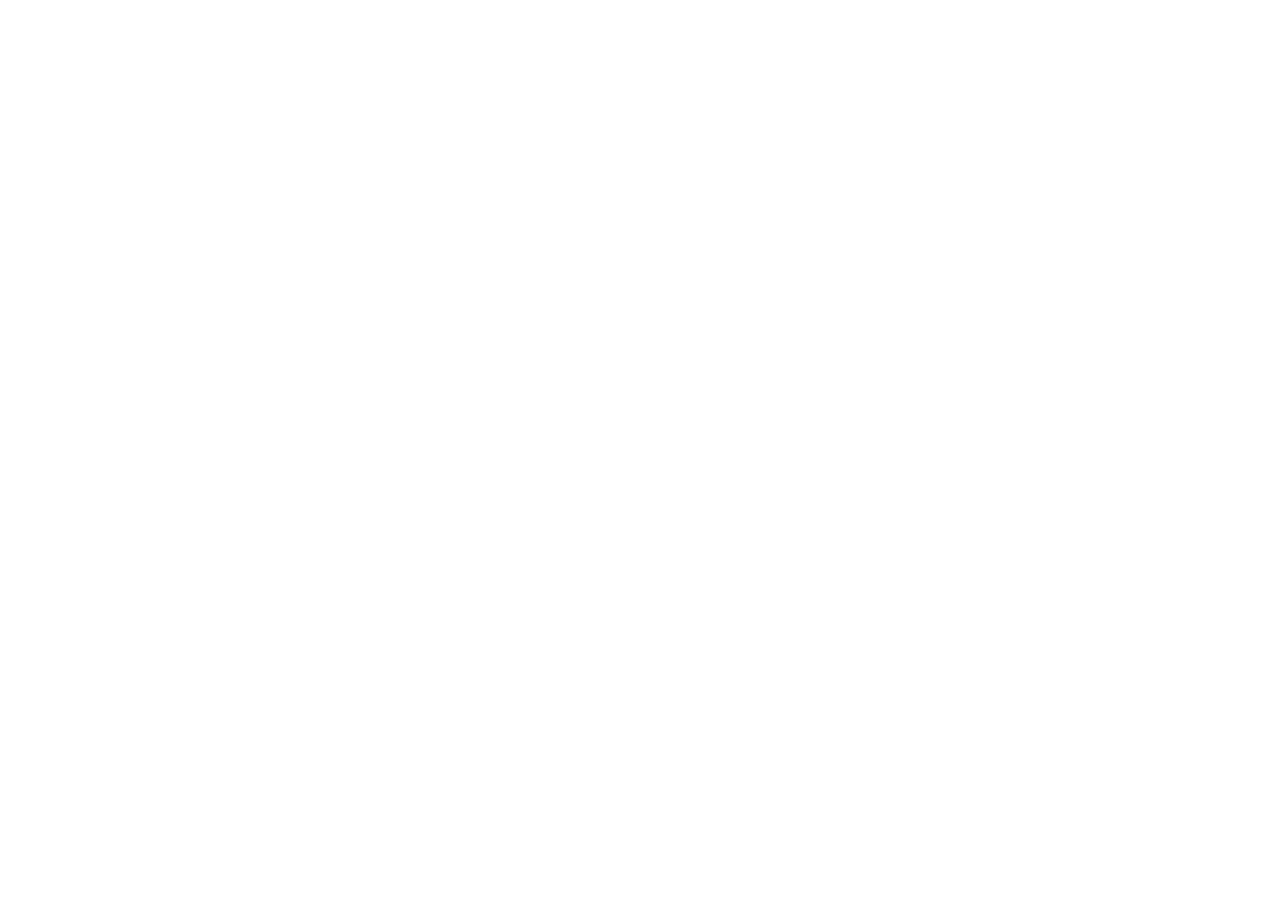
==== admin/index.html @ 50c7c3f6 "Add files via upload" ====
<!doctype html>
<html lang="en">
<head>
  <meta charset="utf-8">
  <meta name="viewport" content="width=device-width, initial-scale=1">
  <meta name="robots" content="noindex">
  <title>RI Wiki Content Editor</title>
</head>
<body>
  <script src="https://cdn.jsdelivr.net/npm/decap-cms@3.8.3/dist/decap-cms.js"></script>
</body>
</html>
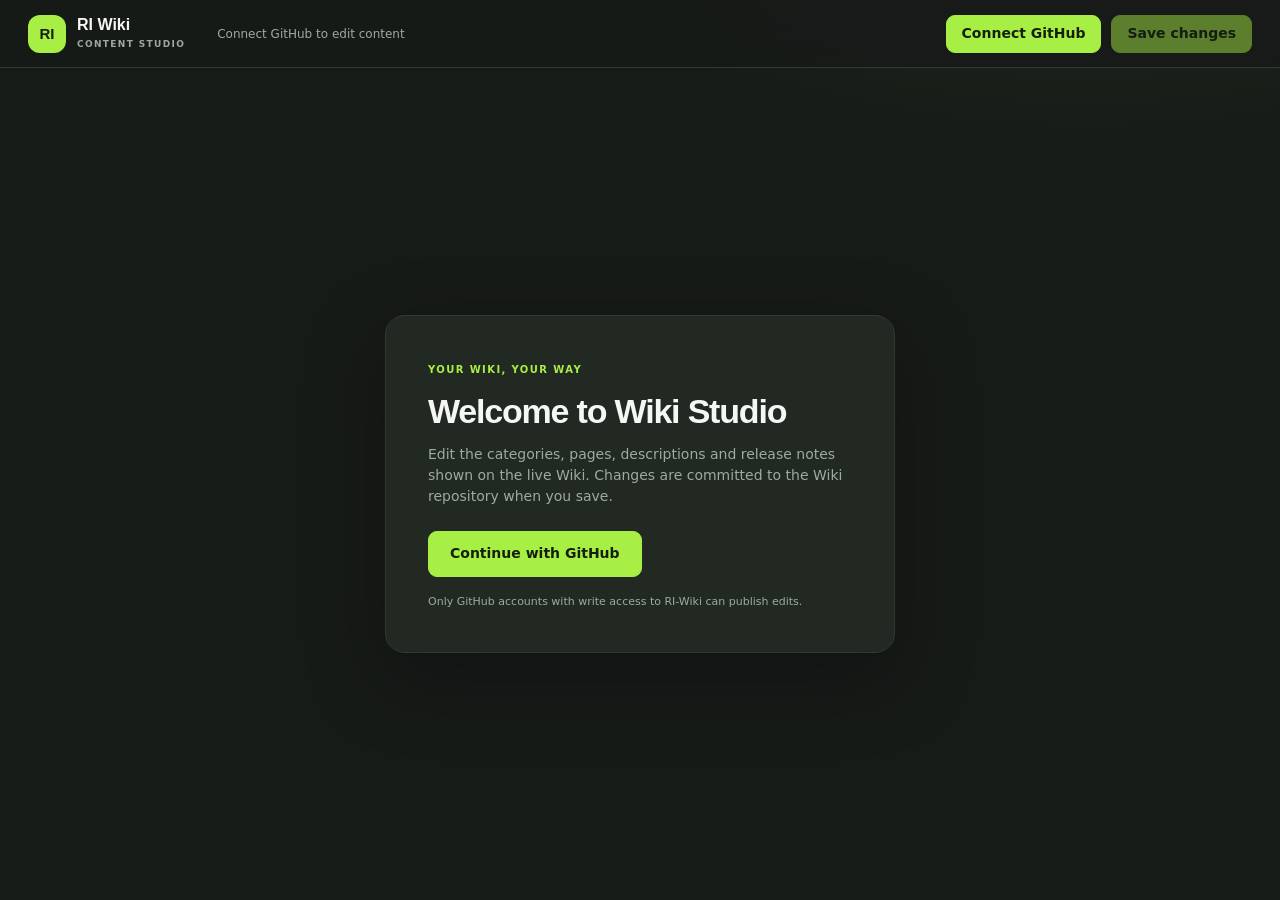
==== commit 3fd7f976: "Add files via upload" ====
--- a/admin/index.html
+++ b/admin/index.html
@@ -4,9 +4,58 @@
   <meta charset="utf-8">
   <meta name="viewport" content="width=device-width, initial-scale=1">
   <meta name="robots" content="noindex">
-  <title>RI Wiki Content Editor</title>
+  <meta name="theme-color" content="#171b18">
+  <title>Wiki Studio | RI Wiki</title>
+  <link rel="stylesheet" href="../css/tokens.css">
+  <link rel="stylesheet" href="./admin.css">
 </head>
 <body>
-  <script src="https://cdn.jsdelivr.net/npm/decap-cms@3.8.3/dist/decap-cms.js"></script>
+  <main id="app" class="studio">
+    <header class="topbar">
+      <a class="brand" href="../" aria-label="RI Wiki home">
+        <span class="brand-mark">RI</span>
+        <span><strong>RI Wiki</strong><small>CONTENT STUDIO</small></span>
+      </a>
+      <div class="topbar__status" id="status" role="status">Connecting to GitHub…</div>
+      <div class="topbar__actions">
+        <span id="account" class="account" hidden></span>
+        <button id="login" class="button button--primary" type="button">Connect GitHub</button>
+        <button id="logout" class="button button--quiet" type="button" hidden>Sign out</button>
+        <button id="save" class="button button--primary" type="button" disabled>Save changes</button>
+      </div>
+    </header>
+
+    <section id="login-screen" class="login-screen" hidden>
+      <div class="login-card">
+        <span class="eyebrow">YOUR WIKI, YOUR WAY</span>
+        <h1>Welcome to Wiki Studio</h1>
+        <p>Edit the categories, pages, descriptions and release notes shown on the live Wiki. Changes are committed to the Wiki repository when you save.</p>
+        <button id="login-card-button" class="button button--primary button--large" type="button">Continue with GitHub</button>
+        <p class="login-note">Only GitHub accounts with write access to RI-Wiki can publish edits.</p>
+      </div>
+    </section>
+
+    <div id="workspace" class="workspace" hidden>
+      <aside class="sidebar">
+        <div class="sidebar__heading">WORKSPACE</div>
+        <nav class="tabs" aria-label="Content sections">
+          <button class="tab is-active" data-screen="wiki" type="button"><span>◇</span> Wiki pages</button>
+          <button class="tab" data-screen="updates" type="button"><span>◷</span> Update log</button>
+        </nav>
+        <div class="sidebar__heading sidebar__heading--tree"><span id="tree-heading">WIKI STRUCTURE</span><div class="sidebar__tree-actions"><button id="toggle-tree" class="tree-toggle" type="button">Collapse all</button><button id="add-category" class="icon-button" aria-label="Add category" title="Add category" type="button">+</button></div></div>
+        <div id="tree" class="tree"></div>
+        <div class="sidebar__footer">
+          <span class="connection-dot"></span>
+          <span>Connected to <b>Quaantic/RI-Wiki</b></span>
+        </div>
+      </aside>
+
+      <section class="editor">
+        <div id="screen-content" class="screen-content"></div>
+      </section>
+    </div>
+  </main>
+  <div id="toast" class="toast" role="status" aria-live="polite"></div>
+  <script type="module" src="./app.js"></script>
 </body>
 </html>
--- a/css/tokens.css
+++ b/css/tokens.css
@@ -0,0 +1,136 @@
+:root {
+  color-scheme: dark;
+
+  /* ---- Palette ---- */
+  --c-bg: #171B18;            /* main background */
+  --c-bg-2: #1D241F;          /* secondary background (sidebar, topbar) */
+  --c-card: #252D26;          /* card background */
+  --c-card-hover: #2A332B;
+  --c-inset: #121613;         /* deepest inset (table heads, code wells) */
+  --c-raised: #2E3830;        /* raised elements (pills, inputs) */
+
+  --c-accent: #A8EF45;        /* primary green */
+  --c-accent-light: #C9FF74;
+  --c-accent-deep: #7DC22B;
+  --c-accent-soft: rgba(168, 239, 69, 0.10);
+  --c-accent-soft-2: rgba(168, 239, 69, 0.18);
+  --c-accent-soft-3: rgba(168, 239, 69, 0.28);
+  --c-on-accent: #13180F;     /* text on green */
+
+  --c-text: #FFFFFF;
+  --c-text-2: #B2BFB4;        /* muted body */
+  --c-text-3: #7C8A7E;        /* faint meta */
+  --c-text-4: #5A665C;        /* disabled / hairline labels */
+
+  --c-border: #2A332C;
+  --c-border-2: #39453A;
+  --c-border-accent: rgba(168, 239, 69, 0.38);
+
+  --c-topbar: rgba(23, 27, 24, 0.82);
+
+  /* Update-log contexts */
+  --c-feature: #A8EF45;
+  --c-changes: #F2D3A0;
+  --c-ui: #6FC7FF;
+  --c-bug: #FF7A6E;
+  --c-credits: #FFD34D;
+  --c-feedback: #6FC7FF;
+
+  /* Texturas de fundo (opacity por tema) */
+  --tex-leaves: 0.07;
+  --tex-topo: 0.5;
+  --tex-grid: 0.035;
+
+  /* Rarity (game data only) */
+  --r-common: #9AA69C;
+  --r-uncommon: #A8EF45;
+  --r-rare: #58C7F3;
+  --r-epic: #B981F9;
+  --r-legendary: #FFB454;
+
+  /* ---- Typography ---- */
+  --font-display: 'Space Grotesk', 'Segoe UI', system-ui, sans-serif;
+  --font-body: 'Inter', 'Segoe UI', system-ui, sans-serif;
+  --font-mono: ui-monospace, 'Cascadia Code', 'SF Mono', Consolas, monospace;
+
+  /* ---- Radii ---- */
+  --r-xs: 6px;
+  --r-sm: 9px;
+  --r-md: 13px;
+  --r-lg: 17px;
+  --r-xl: 22px;
+  --r-pill: 999px;
+
+  /* ---- Elevation ---- */
+  --shadow-1: 0 1px 2px rgba(8, 10, 8, 0.45);
+  --shadow-2: 0 10px 30px -8px rgba(8, 10, 8, 0.55);
+  --shadow-3: 0 24px 60px -12px rgba(8, 10, 8, 0.65);
+  --inset-hi: inset 0 1px 0 rgba(255, 255, 255, 0.035);
+  --glow-accent: 0 0 0 1px var(--c-border-accent), 0 6px 26px -6px rgba(168, 239, 69, 0.22);
+
+  /* ---- Motion ---- */
+  --t-fast: 140ms;
+  --t-med: 230ms;
+  --t-slow: 420ms;
+  --ease-out: cubic-bezier(0.22, 0.61, 0.36, 1);
+  --ease-spring: cubic-bezier(0.34, 1.4, 0.5, 1);
+
+  /* ---- Layout ---- */
+  --sidebar-w: 252px;
+  --topbar-h: 62px;
+  --content-max: 1600px;
+  --z-topbar: 40;
+  --z-sidebar: 50;
+  --z-overlay: 60;
+  --z-search: 70;
+  --z-toast: 90;
+}
+
+/* ================= TEMA CLARO (verde suave) =================
+   Ativado via <html data-theme="light"> (Settings). Dark e o padrao. */
+:root[data-theme='light'] {
+  color-scheme: light;
+
+  --c-bg: #EFF4EA;
+  --c-bg-2: #F8FBF5;
+  --c-card: #FFFFFF;
+  --c-card-hover: #F3F8EF;
+  --c-inset: #E5EDDF;
+  --c-raised: #FFFFFF;
+
+  --c-accent: #4F9E1B;
+  --c-accent-light: #6FBF2B;
+  --c-accent-deep: #3D7F12;
+  --c-accent-soft: rgba(111, 191, 43, 0.12);
+  --c-accent-soft-2: rgba(111, 191, 43, 0.20);
+  --c-accent-soft-3: rgba(111, 191, 43, 0.28);
+  --c-on-accent: #FFFFFF;
+
+  --c-text: #1B241C;
+  --c-text-2: #46524A;
+  --c-text-3: #6D7B70;
+  --c-text-4: #97A49A;
+
+  --c-border: #DCE6D4;
+  --c-border-2: #C7D8BF;
+  --c-border-accent: rgba(79, 158, 27, 0.42);
+
+  --c-topbar: rgba(248, 251, 245, 0.85);
+
+  --c-feature: #4F9E1B;
+  --c-changes: #A8761F;
+  --c-ui: #1D7FC2;
+  --c-bug: #C93A2E;
+  --c-credits: #B8861F;
+  --c-feedback: #1D7FC2;
+
+  --tex-leaves: 0.05;
+  --tex-topo: 0.4;
+  --tex-grid: 0.04;
+
+  --shadow-1: 0 1px 2px rgba(38, 52, 36, 0.10);
+  --shadow-2: 0 10px 30px -8px rgba(38, 52, 36, 0.16);
+  --shadow-3: 0 24px 60px -12px rgba(38, 52, 36, 0.22);
+  --inset-hi: inset 0 1px 0 rgba(255, 255, 255, 0.7);
+  --glow-accent: 0 0 0 1px var(--c-border-accent), 0 6px 26px -6px rgba(79, 158, 27, 0.25);
+}
--- a/admin/admin.css
+++ b/admin/admin.css
@@ -0,0 +1,262 @@
+:root {
+  color-scheme: dark;
+  --studio-bg: #171b18;
+  --studio-panel: #1d241f;
+  --studio-card: #252d26;
+  --studio-raised: #2e3830;
+  --studio-border: #303a32;
+  --studio-text: #f4f7f3;
+  --studio-muted: #9eaaa0;
+  --studio-accent: #a8ef45;
+  --studio-red: #ff8275;
+}
+
+* { box-sizing: border-box; }
+body {
+  min-width: 320px;
+  min-height: 100vh;
+  margin: 0;
+  color: var(--studio-text);
+  background:
+    radial-gradient(900px 440px at 85% -15%, rgba(168,239,69,.07), transparent 65%),
+    var(--studio-bg);
+  font: 14px/1.5 Inter, "Segoe UI", system-ui, sans-serif;
+}
+button, input, textarea, select { font: inherit; }
+button { color: inherit; }
+[hidden] { display: none !important; }
+
+.studio { min-height: 100vh; }
+.topbar {
+  position: sticky;
+  z-index: 5;
+  top: 0;
+  display: flex;
+  align-items: center;
+  min-height: 68px;
+  padding: 0 28px;
+  background: rgba(23,27,24,.92);
+  border-bottom: 1px solid var(--studio-border);
+  backdrop-filter: blur(18px);
+}
+.brand { display: flex; align-items: center; gap: 11px; color: inherit; text-decoration: none; }
+.brand-mark {
+  display: grid;
+  width: 38px;
+  height: 38px;
+  place-items: center;
+  border-radius: 12px;
+  color: #17200f;
+  background: var(--studio-accent);
+  font: 800 15px/1 "Space Grotesk", "Segoe UI", sans-serif;
+}
+.brand strong, .brand small { display: block; }
+.brand strong { font: 700 16px/1.1 "Space Grotesk", "Segoe UI", sans-serif; }
+.brand small { margin-top: 4px; color: var(--studio-muted); font-size: 9px; font-weight: 800; letter-spacing: .15em; }
+.topbar__status { margin-left: 32px; color: var(--studio-muted); font-size: 12px; }
+.topbar__status[data-state="error"] { color: var(--studio-red); }
+.topbar__status[data-state="saved"] { color: var(--studio-accent); }
+.topbar__actions { display: flex; align-items: center; gap: 10px; margin-left: auto; }
+.account { max-width: 180px; overflow: hidden; color: var(--studio-muted); text-overflow: ellipsis; white-space: nowrap; }
+.button {
+  display: inline-flex;
+  align-items: center;
+  justify-content: center;
+  min-height: 38px;
+  padding: 0 15px;
+  border: 1px solid var(--studio-border);
+  border-radius: 9px;
+  background: var(--studio-card);
+  cursor: pointer;
+  font-weight: 700;
+  transition: background .16s ease, border-color .16s ease, transform .16s ease;
+}
+.button:hover:not(:disabled) { border-color: #50604f; background: var(--studio-raised); }
+.button:active:not(:disabled) { transform: translateY(1px); }
+.button:disabled { cursor: not-allowed; opacity: .48; }
+.button--primary { border-color: var(--studio-accent); color: #14200c; background: var(--studio-accent); }
+.button--primary:hover:not(:disabled) { border-color: #c9ff74; background: #c9ff74; }
+.button--quiet { background: transparent; }
+.button--large { min-height: 46px; padding: 0 21px; }
+.button--small { min-height: 32px; width: 100%; margin: 4px 0 8px; padding: 0 9px; font-size: 12px; }
+.button--danger { color: var(--studio-red); }
+.icon-button {
+  display: inline-grid;
+  width: 26px;
+  height: 26px;
+  place-items: center;
+  border: 1px solid var(--studio-border);
+  border-radius: 7px;
+  color: var(--studio-accent);
+  background: var(--studio-card);
+  cursor: pointer;
+  font-size: 18px;
+}
+.icon-button:hover { border-color: var(--studio-accent); }
+
+.workspace { display: grid; min-height: calc(100vh - 68px); grid-template-columns: 280px minmax(0, 1fr); }
+.sidebar {
+  position: sticky;
+  top: 68px;
+  display: flex;
+  height: calc(100vh - 68px);
+  flex-direction: column;
+  border-right: 1px solid var(--studio-border);
+  background: rgba(29,36,31,.7);
+}
+.sidebar__heading {
+  display: flex;
+  align-items: center;
+  justify-content: space-between;
+  padding: 22px 18px 9px;
+  color: #78857a;
+  font-size: 10px;
+  font-weight: 800;
+  letter-spacing: .13em;
+}
+.sidebar__heading--tree { padding-top: 22px; }
+.tabs { display: grid; gap: 4px; padding: 0 10px; }
+.tab {
+  display: flex;
+  align-items: center;
+  gap: 10px;
+  min-height: 39px;
+  padding: 0 11px;
+  border: 0;
+  border-radius: 8px;
+  color: var(--studio-muted);
+  background: transparent;
+  cursor: pointer;
+  text-align: left;
+}
+.tab > span:first-child { width: 19px; color: #7b8b7d; font-size: 16px; text-align: center; }
+.tab:hover { color: var(--studio-text); background: rgba(255,255,255,.035); }
+.tab.is-active { color: var(--studio-accent); background: rgba(168,239,69,.09); }
+.tab.is-active > span:first-child { color: var(--studio-accent); }
+.count { margin-left: auto; color: #78857a; font-size: 11px; }
+.tree { min-height: 0; flex: 1; overflow: auto; padding: 0 10px 18px; }
+.tree-category { margin: 2px 0; }
+.tree-item {
+  display: flex;
+  width: 100%;
+  align-items: center;
+  gap: 7px;
+  min-height: 33px;
+  padding: 5px 8px;
+  border: 0;
+  border-radius: 7px;
+  color: #a9b5aa;
+  background: transparent;
+  cursor: pointer;
+  text-align: left;
+}
+.tree-item:hover { color: var(--studio-text); background: rgba(255,255,255,.04); }
+.tree-item.is-selected { color: var(--studio-accent); background: rgba(168,239,69,.1); }
+.tree-item__chevron { width: 12px; color: #68766b; font-size: 10px; }
+.tree-item__name { overflow: hidden; flex: 1; text-overflow: ellipsis; white-space: nowrap; }
+.tree-item__add { color: var(--studio-accent); opacity: .55; }
+.tree-item:hover .tree-item__add { opacity: 1; }
+.tree-row { display: flex; align-items: center; gap: 2px; }
+.tree-row > .tree-item { flex: 1; min-width: 0; }
+.tree-add { display: inline-grid; width: 23px; height: 23px; flex: none; place-items: center; border: 0; border-radius: 6px; color: var(--studio-accent); background: transparent; cursor: pointer; font-size: 16px; opacity: .55; }
+.tree-add:hover { background: rgba(168,239,69,.1); opacity: 1; }
+.tree-order { display: inline-grid; width: 20px; height: 23px; flex: none; place-items: center; border: 0; border-radius: 5px; color: #87958a; background: transparent; cursor: pointer; font-size: 12px; opacity: .6; }
+.tree-order:hover { color: var(--studio-accent); background: rgba(168,239,69,.08); opacity: 1; }
+.tree-children { margin-left: 11px; padding-left: 9px; border-left: 1px solid #303a32; }
+.sidebar__footer { display: flex; align-items: center; gap: 8px; padding: 14px 16px; border-top: 1px solid var(--studio-border); color: #869187; font-size: 10px; }
+.sidebar__footer b { color: #bbc5bc; font-weight: 600; }
+.connection-dot { width: 7px; height: 7px; border-radius: 50%; background: var(--studio-accent); box-shadow: 0 0 10px rgba(168,239,69,.4); }
+
+.editor { min-width: 0; }
+.screen-content { width: min(1050px, 100%); margin: 0 auto; padding: 36px clamp(20px, 5vw, 66px) 90px; }
+.page-heading { display: flex; align-items: flex-start; justify-content: space-between; gap: 20px; margin-bottom: 26px; }
+.eyebrow { color: var(--studio-accent); font-size: 10px; font-weight: 800; letter-spacing: .14em; }
+h1, h2, h3, p { margin-top: 0; }
+h1 { margin-bottom: 7px; color: var(--studio-text); font: 700 clamp(25px,3vw,34px)/1.2 "Space Grotesk", "Segoe UI", sans-serif; letter-spacing: -.035em; }
+h2 { color: var(--studio-text); font: 650 20px/1.3 "Space Grotesk", "Segoe UI", sans-serif; }
+h3 { color: var(--studio-text); font: 650 15px/1.4 "Space Grotesk", "Segoe UI", sans-serif; }
+.subheading { color: var(--studio-muted); font-size: 13px; }
+.panel {
+  margin: 17px 0;
+  padding: 21px;
+  border: 1px solid var(--studio-border);
+  border-radius: 14px;
+  background: rgba(37,45,38,.68);
+  box-shadow: 0 14px 36px rgba(0,0,0,.12);
+}
+.panel__heading { display: flex; align-items: center; justify-content: space-between; gap: 12px; margin-bottom: 18px; }
+.panel__heading h2, .panel__heading h3 { margin: 0; }
+.form-grid { display: grid; gap: 17px; grid-template-columns: repeat(2, minmax(0,1fr)); }
+.field { display: grid; min-width: 0; gap: 7px; }
+.field--wide { grid-column: 1 / -1; }
+.field label, .field-label { color: #aab6ab; font-size: 11px; font-weight: 700; }
+.field input, .field textarea, .field select {
+  width: 100%;
+  min-height: 40px;
+  padding: 9px 11px;
+  border: 1px solid #3a463c;
+  border-radius: 8px;
+  outline: 0;
+  color: var(--studio-text);
+  background: #1a201b;
+}
+.field textarea { min-height: 104px; resize: vertical; line-height: 1.6; }
+.field input:focus, .field textarea:focus, .field select:focus { border-color: var(--studio-accent); box-shadow: 0 0 0 3px rgba(168,239,69,.09); }
+.field select { color-scheme: dark; }
+.field input::placeholder, .field textarea::placeholder { color: #667268; }
+.check-field { display: flex; align-items: center; gap: 10px; min-height: 40px; color: #c6d0c6; }
+.check-field input { width: 17px; height: 17px; accent-color: var(--studio-accent); }
+.repeat-list { display: grid; gap: 12px; }
+.repeat-item { position: relative; padding: 16px; border: 1px solid #374238; border-radius: 10px; background: rgba(18,22,19,.4); }
+.repeat-item__tools { display: flex; align-items: center; justify-content: flex-end; gap: 5px; margin: -5px -5px 9px; }
+.mini-button { padding: 4px 8px; border: 1px solid #39443a; border-radius: 6px; color: #aeb9af; background: #232a24; cursor: pointer; font-size: 11px; }
+.mini-button:hover { border-color: #71806f; color: var(--studio-text); }
+.mini-button--danger { color: var(--studio-red); }
+.repeat-empty { padding: 18px; border: 1px dashed #3b473d; border-radius: 9px; color: #829084; text-align: center; }
+.nested-list { display: grid; gap: 10px; margin-top: 14px; padding-left: 16px; border-left: 1px solid #3c493d; }
+.section-title { margin: 0 0 12px; color: #8d9b8e; font-size: 10px; font-weight: 800; letter-spacing: .1em; text-transform: uppercase; }
+.notice { padding: 13px 15px; border: 1px solid rgba(168,239,69,.18); border-radius: 9px; color: #aeb9af; background: rgba(168,239,69,.055); font-size: 12px; }
+.empty-state { padding: 54px 25px; border: 1px dashed #3b473d; border-radius: 14px; color: #96a297; text-align: center; }
+.empty-state h2 { margin-bottom: 9px; }
+.empty-state p { margin: 0 auto 18px; max-width: 50ch; }
+.inline-actions { display: flex; flex-wrap: wrap; gap: 8px; }
+.split-field { display: grid; gap: 9px; grid-template-columns: 1fr 1fr; }
+.crumbs { display: flex; flex-wrap: wrap; gap: 7px; margin: 0 0 12px; color: #7f8d81; font-size: 11px; }
+.crumbs span + span::before { content: "/"; margin-right: 7px; color: #566257; }
+
+.login-screen { display: grid; min-height: calc(100vh - 68px); place-items: center; padding: 28px; }
+.login-card { width: min(510px, 100%); padding: 42px; border: 1px solid var(--studio-border); border-radius: 20px; background: rgba(37,45,38,.82); box-shadow: 0 25px 80px rgba(0,0,0,.3); }
+.login-card h1 { margin: 12px 0; }
+.login-card p { margin-bottom: 24px; color: var(--studio-muted); }
+.login-card .login-note { margin: 17px 0 0; font-size: 11px; }
+.toast { position: fixed; z-index: 20; right: 22px; bottom: 22px; max-width: min(480px, calc(100vw - 44px)); padding: 13px 17px; transform: translateY(15px); border: 1px solid #455346; border-radius: 10px; color: var(--studio-text); background: #273128; box-shadow: 0 16px 42px rgba(0,0,0,.35); opacity: 0; pointer-events: none; transition: .2s ease; }
+.toast.is-visible { transform: translateY(0); opacity: 1; }
+.toast.is-error { border-color: rgba(255,130,117,.5); color: #ffc0b8; }
+
+@media (max-width: 780px) {
+  .topbar { min-height: 60px; padding: 0 14px; }
+  .topbar__status { display: none; }
+  .account { display: none; }
+  .workspace { min-height: calc(100vh - 60px); grid-template-columns: 1fr; }
+  .sidebar { position: relative; top: auto; height: auto; border-right: 0; border-bottom: 1px solid var(--studio-border); }
+  .sidebar__heading:not(.sidebar__heading--tree), .sidebar__footer { display: none; }
+  .tabs { display: flex; overflow: auto; padding: 12px 12px 7px; }
+  .tab { flex: 0 0 auto; }
+  .sidebar__heading--tree { padding: 12px 17px 6px; }
+  .tree { display: flex; max-height: 175px; gap: 5px; overflow: auto; padding: 0 12px 12px; }
+  .tree-category { flex: 0 0 210px; }
+  .tree-children { margin-left: 12px; }
+  .screen-content { padding: 26px 17px 65px; }
+  .panel { padding: 16px; }
+  .login-card { padding: 28px 22px; }
+}
+@media (max-width: 520px) {
+  .brand small { font-size: 8px; }
+  .brand-mark { width: 34px; height: 34px; }
+  .topbar__actions { gap: 6px; }
+  .topbar__actions .button { min-height: 34px; padding: 0 9px; font-size: 11px; }
+  .form-grid { grid-template-columns: 1fr; }
+  .field--wide { grid-column: auto; }
+  .page-heading { align-items: flex-start; flex-direction: column; }
+  .split-field { grid-template-columns: 1fr; }
+}
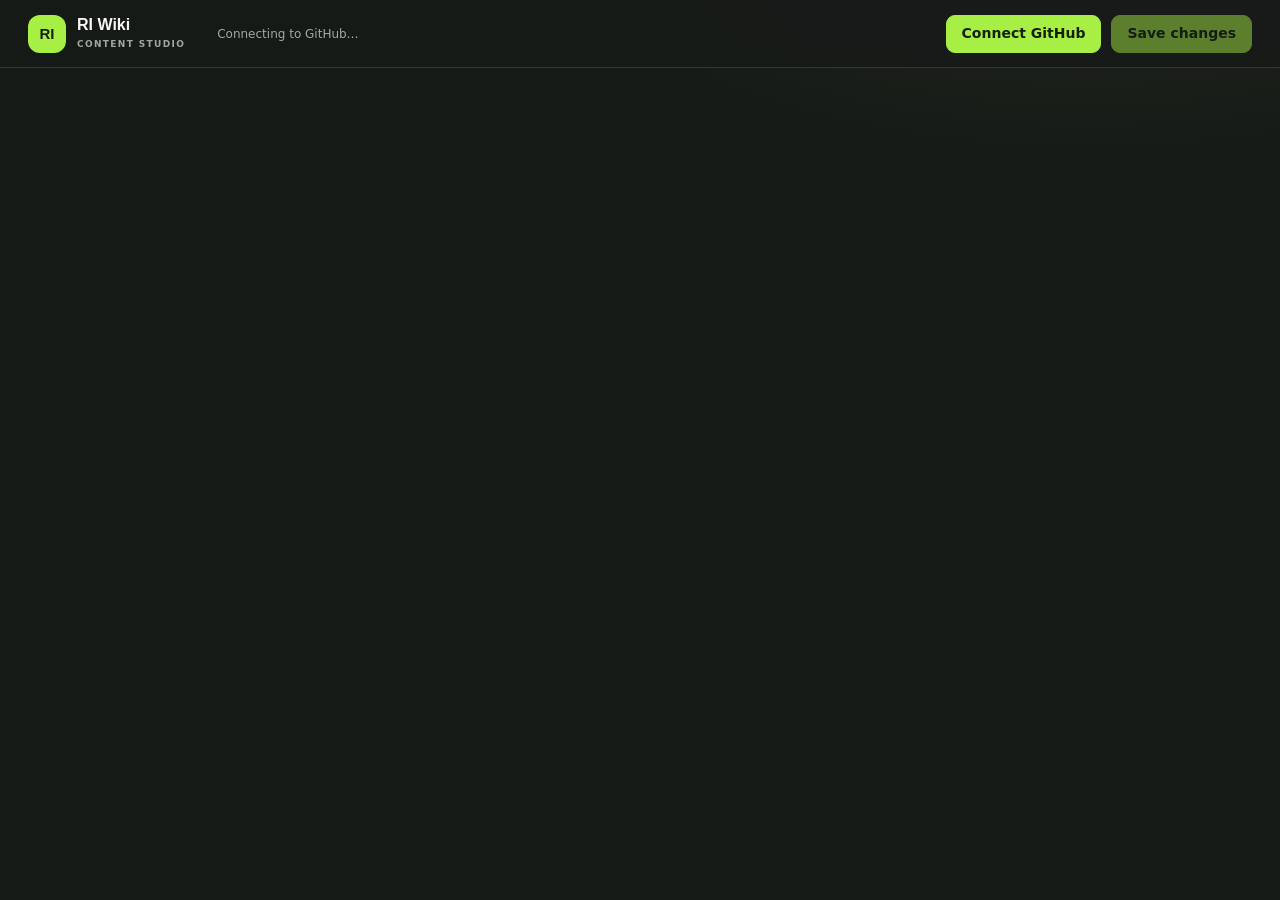
==== commit 5788cc6b: "Add files via upload" ====
--- a/admin/index.html
+++ b/admin/index.html
@@ -29,7 +29,7 @@
       <div class="login-card">
         <span class="eyebrow">YOUR WIKI, YOUR WAY</span>
         <h1>Welcome to Wiki Studio</h1>
-        <p>Edit the categories, pages, descriptions and release notes shown on the live Wiki. Changes are committed to the Wiki repository when you save.</p>
+        <p>Edit the Wiki, upgrade formulas, progression, ores, runes, dungeon data, calculators and release notes. The panel saves changes to the Wiki repository and keeps restorable backups before each save.</p>
         <button id="login-card-button" class="button button--primary button--large" type="button">Continue with GitHub</button>
         <p class="login-note">Only GitHub accounts with write access to RI-Wiki can publish edits.</p>
       </div>
@@ -40,7 +40,9 @@
         <div class="sidebar__heading">WORKSPACE</div>
         <nav class="tabs" aria-label="Content sections">
           <button class="tab is-active" data-screen="wiki" type="button"><span>◇</span> Wiki pages</button>
+          <button class="tab" data-screen="game" type="button"><span>⚙</span> Game data</button>
           <button class="tab" data-screen="updates" type="button"><span>◷</span> Update log</button>
+          <button class="tab" data-screen="versions" type="button"><span>↶</span> Versions</button>
         </nav>
         <div class="sidebar__heading sidebar__heading--tree"><span id="tree-heading">WIKI STRUCTURE</span><div class="sidebar__tree-actions"><button id="toggle-tree" class="tree-toggle" type="button">Collapse all</button><button id="add-category" class="icon-button" aria-label="Add category" title="Add category" type="button">+</button></div></div>
         <div id="tree" class="tree"></div>
--- a/admin/admin.css
+++ b/admin/admin.css
@@ -158,11 +158,18 @@
 .tree-item:hover .tree-item__add { opacity: 1; }
 .tree-row { display: flex; align-items: center; gap: 2px; }
 .tree-row > .tree-item { flex: 1; min-width: 0; }
+.tree-expand { display: inline-grid; width: 22px; height: 25px; flex: none; place-items: center; border: 0; border-radius: 6px; color: #87958a; background: transparent; cursor: pointer; font-size: 12px; }
+.tree-expand:not(:disabled):hover { color: var(--studio-accent); background: rgba(168,239,69,.08); }
+.tree-expand:disabled { cursor: default; opacity: .5; }
 .tree-add { display: inline-grid; width: 23px; height: 23px; flex: none; place-items: center; border: 0; border-radius: 6px; color: var(--studio-accent); background: transparent; cursor: pointer; font-size: 16px; opacity: .55; }
 .tree-add:hover { background: rgba(168,239,69,.1); opacity: 1; }
 .tree-order { display: inline-grid; width: 20px; height: 23px; flex: none; place-items: center; border: 0; border-radius: 5px; color: #87958a; background: transparent; cursor: pointer; font-size: 12px; opacity: .6; }
 .tree-order:hover { color: var(--studio-accent); background: rgba(168,239,69,.08); opacity: 1; }
 .tree-children { margin-left: 11px; padding-left: 9px; border-left: 1px solid #303a32; }
+.tree-data-group { margin: 4px 0 11px; padding-bottom: 7px; border-bottom: 1px solid rgba(48,58,50,.6); }
+.tree-data-heading { display: flex; align-items: center; justify-content: space-between; min-height: 28px; padding: 0 5px 0 8px; color: #7f8e81; font-size: 10px; font-weight: 800; letter-spacing: .07em; text-transform: uppercase; }
+.tree-data-group > .tree-item { min-height: 29px; padding-left: 11px; font-size: 11px; }
+.tree-empty { padding: 10px 8px; color: #879489; font-size: 11px; }
 .sidebar__footer { display: flex; align-items: center; gap: 8px; padding: 14px 16px; border-top: 1px solid var(--studio-border); color: #869187; font-size: 10px; }
 .sidebar__footer b { color: #bbc5bc; font-weight: 600; }
 .connection-dot { width: 7px; height: 7px; border-radius: 50%; background: var(--studio-accent); box-shadow: 0 0 10px rgba(168,239,69,.4); }
@@ -215,6 +222,24 @@
 .repeat-empty { padding: 18px; border: 1px dashed #3b473d; border-radius: 9px; color: #829084; text-align: center; }
 .nested-list { display: grid; gap: 10px; margin-top: 14px; padding-left: 16px; border-left: 1px solid #3c493d; }
 .section-title { margin: 0 0 12px; color: #8d9b8e; font-size: 10px; font-weight: 800; letter-spacing: .1em; text-transform: uppercase; }
+.game-data-panel > .notice { margin-bottom: 17px; }
+.game-object { margin-top: 15px; padding: 15px; border: 1px solid #374238; border-radius: 10px; background: rgba(18,22,19,.25); }
+.game-object--nested { margin-top: 0; padding: 11px; border-color: rgba(55,66,56,.65); background: rgba(18,22,19,.2); }
+.game-object__heading, .game-array__heading { display: flex; align-items: center; justify-content: space-between; gap: 12px; margin-bottom: 12px; }
+.game-object__heading h3, .game-array__heading h3 { margin: 0; }
+.game-object__fields { display: grid; gap: 14px; }
+.game-field { position: relative; min-width: 0; padding-right: 28px; }
+.game-field__remove { position: absolute; top: 20px; right: 0; width: 24px; height: 24px; border: 1px solid transparent; border-radius: 6px; color: #78857a; background: transparent; cursor: pointer; font-size: 17px; }
+.game-field__remove:hover { border-color: rgba(255,130,117,.3); color: var(--studio-red); background: rgba(255,130,117,.08); }
+.game-object__heading + .game-object__fields > .game-field > .game-object,
+.game-object__heading + .game-object__fields > .game-field > .game-array { margin-top: 0; }
+.game-array { margin-top: 15px; padding: 15px; border: 1px solid #374238; border-radius: 10px; background: rgba(18,22,19,.25); }
+.game-array__items { display: grid; gap: 12px; }
+.game-item { padding: 12px; border: 1px solid rgba(55,66,56,.8); border-radius: 9px; background: rgba(18,22,19,.35); }
+.game-item__tools { display: flex; align-items: center; justify-content: flex-end; gap: 5px; margin-bottom: 9px; }
+.game-item__tools span { margin-right: auto; color: #9eaaa0; font-size: 11px; font-weight: 700; }
+.game-array__heading .count { margin-left: 5px; }
+.game-data-panel .field input[type="number"] { font-variant-numeric: tabular-nums; }
 .notice { padding: 13px 15px; border: 1px solid rgba(168,239,69,.18); border-radius: 9px; color: #aeb9af; background: rgba(168,239,69,.055); font-size: 12px; }
 .empty-state { padding: 54px 25px; border: 1px dashed #3b473d; border-radius: 14px; color: #96a297; text-align: center; }
 .empty-state h2 { margin-bottom: 9px; }
@@ -243,8 +268,9 @@
   .tabs { display: flex; overflow: auto; padding: 12px 12px 7px; }
   .tab { flex: 0 0 auto; }
   .sidebar__heading--tree { padding: 12px 17px 6px; }
-  .tree { display: flex; max-height: 175px; gap: 5px; overflow: auto; padding: 0 12px 12px; }
+  .tree { display: flex; max-height: 260px; gap: 5px; overflow: auto; padding: 0 12px 12px; }
   .tree-category { flex: 0 0 210px; }
+  .tree-data-group { flex: 0 0 220px; overflow: auto; }
   .tree-children { margin-left: 12px; }
   .screen-content { padding: 26px 17px 65px; }
   .panel { padding: 16px; }
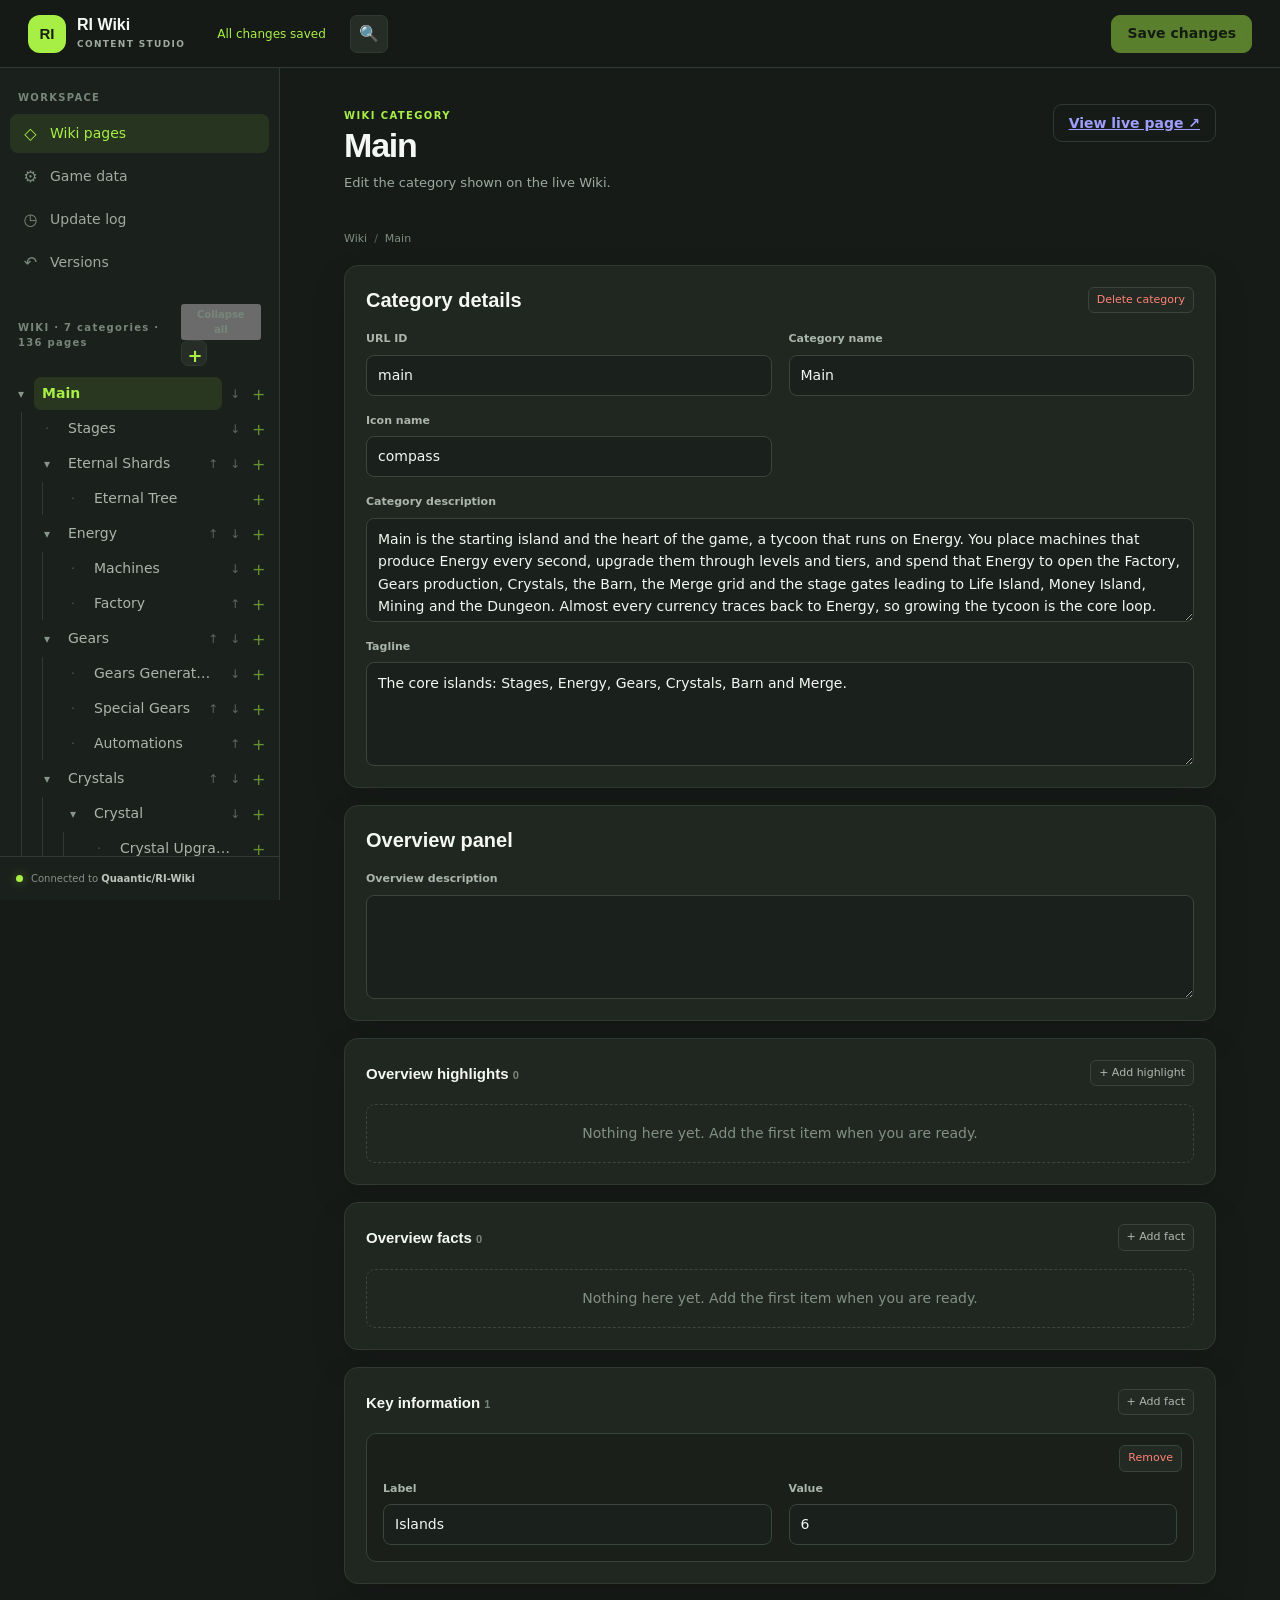
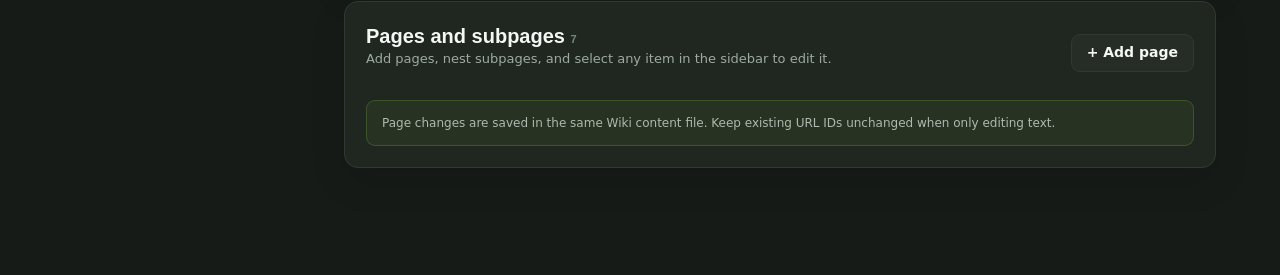
==== commit aeea0269: "Add files via upload" ====
--- a/admin/index.html
+++ b/admin/index.html
@@ -8,6 +8,7 @@
   <title>Wiki Studio | RI Wiki</title>
   <link rel="stylesheet" href="../css/tokens.css">
   <link rel="stylesheet" href="./admin.css">
+  <link rel="icon" type="image/x-icon" href="../favicon.ico">
 </head>
 <body>
   <main id="app" class="studio">
@@ -17,25 +18,17 @@
         <span><strong>RI Wiki</strong><small>CONTENT STUDIO</small></span>
       </a>
       <div class="topbar__status" id="status" role="status">Connecting to GitHub…</div>
+      <div class="topbar__search">
+        <label class="search-label" for="studio-search" hidden>Search</label>
+        <input class="search-input" id="studio-search" type="search" placeholder="Search pages, items, releases…" aria-label="Search" hidden>
+        <button class="icon-button" id="toggle-search" type="button" title="Search">🔍</button>
+      </div>
       <div class="topbar__actions">
-        <span id="account" class="account" hidden></span>
-        <button id="login" class="button button--primary" type="button">Connect GitHub</button>
-        <button id="logout" class="button button--quiet" type="button" hidden>Sign out</button>
-        <button id="save" class="button button--primary" type="button" disabled>Save changes</button>
+        <button id="save" class="button button--primary" type="button">Save changes</button>
       </div>
     </header>
 
-    <section id="login-screen" class="login-screen" hidden>
-      <div class="login-card">
-        <span class="eyebrow">YOUR WIKI, YOUR WAY</span>
-        <h1>Welcome to Wiki Studio</h1>
-        <p>Edit the Wiki, upgrade formulas, progression, ores, runes, dungeon data, calculators and release notes. The panel saves changes to the Wiki repository and keeps restorable backups before each save.</p>
-        <button id="login-card-button" class="button button--primary button--large" type="button">Continue with GitHub</button>
-        <p class="login-note">Only GitHub accounts with write access to RI-Wiki can publish edits.</p>
-      </div>
-    </section>
-
-    <div id="workspace" class="workspace" hidden>
+    <div id="workspace" class="workspace">
       <aside class="sidebar">
         <div class="sidebar__heading">WORKSPACE</div>
         <nav class="tabs" aria-label="Content sections">
--- a/admin/admin.css
+++ b/admin/admin.css
@@ -56,6 +56,30 @@
 .topbar__status { margin-left: 32px; color: var(--studio-muted); font-size: 12px; }
 .topbar__status[data-state="error"] { color: var(--studio-red); }
 .topbar__status[data-state="saved"] { color: var(--studio-accent); }
+.topbar__search { display: flex; align-items: center; gap: 8px; margin-left: 24px; }
+.search-input {
+  min-width: 0;
+  flex: 1;
+  max-width: 260px;
+  min-height: 38px;
+  padding: 0 12px 0 34px;
+  border: 1px solid var(--studio-border);
+  border-radius: 9px;
+  background: var(--studio-card);
+  color: var(--studio-text);
+  font: inherit;
+  font-size: 13px;
+}
+.search-input::placeholder { color: var(--studio-muted); }
+.search-input:focus { outline: none; border-color: var(--studio-accent); background: var(--studio-raised); }
+.search-input[hidden] { display: none !important; }
+.topbar__search .icon-button { min-height: 38px; width: 38px; padding: 0; font-size: 16px; }
+.topbar__search .icon-button.is-active { background: var(--studio-accent); color: #14200c; border-color: var(--studio-accent); }
+.tree-item.is-selected { background: rgba(168,239,69,.15); border-color: var(--studio-accent); color: var(--studio-accent); font-weight: 700; }
+.tree-item.is-selected .tree-item__name { color: inherit; }
+.tree-data-heading { display: flex; align-items: center; justify-content: space-between; gap: 8px; padding: 8px 12px; border-bottom: 1px solid var(--studio-border); font-size: 12px; font-weight: 700; text-transform: uppercase; letter-spacing: .08em; color: var(--studio-muted); }
+.tree-item__name { display: block; overflow: hidden; text-overflow: ellipsis; white-space: nowrap; }
+.tree-item__chevron { display: inline-block; width: 14px; color: var(--studio-muted); margin-right: 6px; }
 .topbar__actions { display: flex; align-items: center; gap: 10px; margin-left: auto; }
 .account { max-width: 180px; overflow: hidden; color: var(--studio-muted); text-overflow: ellipsis; white-space: nowrap; }
 .button {
@@ -246,6 +270,9 @@
 .empty-state p { margin: 0 auto 18px; max-width: 50ch; }
 .inline-actions { display: flex; flex-wrap: wrap; gap: 8px; }
 .split-field { display: grid; gap: 9px; grid-template-columns: 1fr 1fr; }
+.tree-match { color: var(--studio-accent); font-weight: 700; }
+.tree-match mark { background: rgba(168,239,69,.25); color: inherit; padding: 0 2px; border-radius: 3px; }
+.tree-empty { padding: 26px 18px; text-align: center; color: var(--studio-muted); font-size: 13px; border: 1px dashed var(--studio-border); border-radius: 9px; background: rgba(37,45,38,.4); margin: 12px 0; }
 .crumbs { display: flex; flex-wrap: wrap; gap: 7px; margin: 0 0 12px; color: #7f8d81; font-size: 11px; }
 .crumbs span + span::before { content: "/"; margin-right: 7px; color: #566257; }
 
